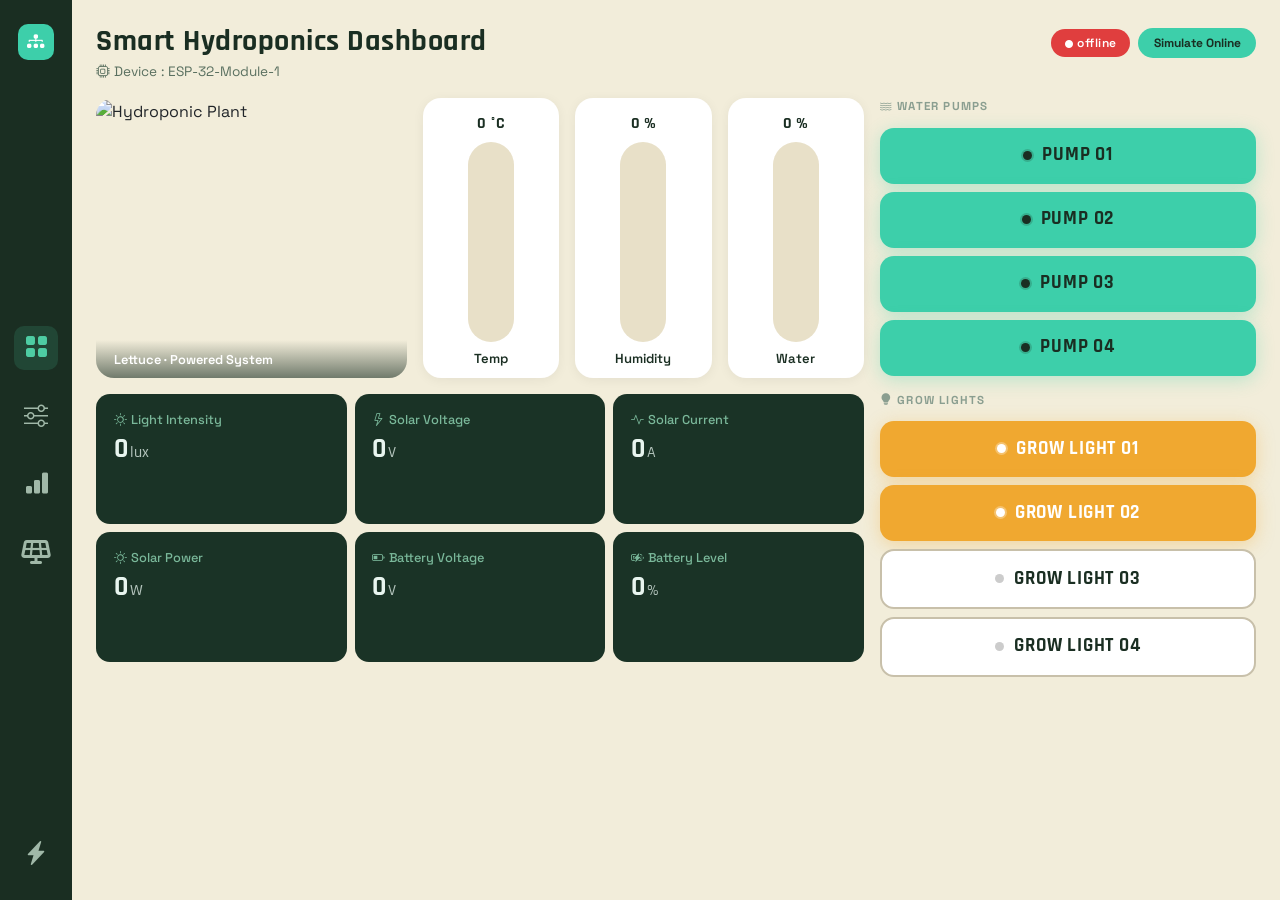
==== index.html @ 5f90b8fd "Add files via upload" ====
<!DOCTYPE html>
<html lang="en">
<head>
  <meta charset="UTF-8" />
  <meta name="viewport" content="width=device-width, initial-scale=1.0" />
  <title>Smart Hydroponics Dashboard</title>

  <!-- Bootstrap 5 -->
  <link href="https://cdn.jsdelivr.net/npm/bootstrap@5.3.3/dist/css/bootstrap.min.css" rel="stylesheet" />

  <!-- Bootstrap Icons -->
  <link href="https://cdn.jsdelivr.net/npm/bootstrap-icons@1.11.3/font/bootstrap-icons.css" rel="stylesheet" />

  <!-- Font Awesome -->
  <link href="https://cdnjs.cloudflare.com/ajax/libs/font-awesome/6.4.0/css/all.min.css" rel="stylesheet" />

  <!-- Google Fonts -->
  <link href="https://fonts.googleapis.com/css2?family=Space+Grotesk:wght@400;600;700&family=Rajdhani:wght@500;600;700&display=swap" rel="stylesheet" />


  <link rel="stylesheet" href="style.css">
</head>
<body>

<!-- ═══════════════ SIDEBAR ═══════════════ -->
<nav id="sidebar">
    <div class="side-ber-logo">
        <div class="sidebar-logo"><i class="bi bi-diagram-3-fill"></i></div>
    </div>
    <div class="navigations">
        <div class="sidebar-icon active" title="Dashboard"><i class="bi bi-grid-fill"></i></div>
        <div class="sidebar-icon" title="Settings"><i class="bi bi-sliders"></i></div>
        <div class="sidebar-icon" title="Analytics"><i class="bi bi-bar-chart-fill"></i></div>
        <div class="sidebar-icon" title="Solar"><i class="fa-solid fa-solar-panel"></i></div>
    </div>
    <div class="power-logo">
        <div class="sidebar-icon mt-auto" title="Solar"><i class="bi bi-lightning-charge-fill"></i></div>
    </div>
</nav>

<!-- ═══════════════ MAIN ═══════════════ -->
<div id="main">

  <!-- Header -->
  <div class="d-flex align-items-start justify-content-between mb-3">
    <div>
      <h1 class="dash-title">Smart Hydroponics Dashboard</h1>
      <p class="dash-device mb-0"><i class="bi bi-cpu me-1"></i>Device : ESP-32-Module-1</p>
    </div>
    <div class="d-flex align-items-center gap-2 mt-1">
      <span class="badge-offline" id="statusBadge">
        <i class="bi bi-circle-fill me-1" style="font-size:.5rem;vertical-align:middle;"></i>offline
      </span>
      <button class="btn btn-sm" id="toggleBtn"
        style="background:var(--teal);color:var(--text-main);font-size:.75rem;font-weight:700;border-radius:20px;padding:.3rem .9rem;">
        Simulate Online
      </button>
    </div>
  </div>

  <!-- Body Row -->
  <div class="row g-3">

    <!-- ── LEFT COLUMN (plant + gauges + sensors) ── -->
    <div class="col-12 col-xl-8">

      <!-- Plant + Gauges Row -->
      <div class="row g-3 mb-3">

        <!-- Plant Image -->
        <div class="col-12 col-md-5">
          <div class="plant-card">
            <img src="/image_data/Leaffy_Greens/lettuce.png"
                 alt="Hydroponic Plant" />
            <div class="plant-card-overlay">
              <i class="bi bi-leaf-fill me-1"></i> Lettuce · Powered System
            </div>
          </div>
        </div>

        <!-- Gauges -->
        <div class="col-12 col-md-7">
          <div class="row g-3 h-100">
            <!-- Temperature -->
            <div class="col-4">
              <div class="gauge-card">
                <span class="gauge-value" id="tempVal">0 °C</span>
                <div class="gauge-track">
                  <div class="gauge-fill" id="tempFill" style="height:0%; background: linear-gradient(to top,#3dcfaa,#7be8cc);"></div>
                </div>
                <span class="gauge-label">Temp</span>
              </div>
            </div>
            <!-- Humidity -->
            <div class="col-4">
              <div class="gauge-card">
                <span class="gauge-value" id="humidVal">0 %</span>
                <div class="gauge-track">
                  <div class="gauge-fill" id="humidFill" style="height:0%; background: linear-gradient(to top,#4a9fd4,#7ed4f4);"></div>
                </div>
                <span class="gauge-label">Humidity</span>
              </div>
            </div>
            <!-- Water Level -->
            <div class="col-4">
              <div class="gauge-card">
                <span class="gauge-value" id="waterVal">0 %</span>
                <div class="gauge-track">
                  <div class="gauge-fill" id="waterFill" style="height:0%; background: linear-gradient(to top,#3da8cf,#7bd4ee);"></div>
                </div>
                <span class="gauge-label">Water</span>
              </div>
            </div>
          </div>
        </div>

      </div><!-- /plant+gauges row -->

      <!-- Sensor Cards -->
      <div class="row g-2">
        <div class="col-4">
          <div class="sensor-card">
            <div class="s-label"><i class="bi bi-brightness-high me-1"></i>Light Intensity</div>
            <div class="s-value"><span id="luxVal">0</span><span class="s-unit">lux</span></div>
          </div>
        </div>
        <div class="col-4">
          <div class="sensor-card">
            <div class="s-label"><i class="bi bi-lightning me-1"></i>Solar Voltage</div>
            <div class="s-value"><span id="solarVolt">0</span><span class="s-unit">V</span></div>
          </div>
        </div>
        <div class="col-4">
          <div class="sensor-card">
            <div class="s-label"><i class="bi bi-activity me-1"></i>Solar Current</div>
            <div class="s-value"><span id="solarCurr">0</span><span class="s-unit">A</span></div>
          </div>
        </div>
        <div class="col-4">
          <div class="sensor-card">
            <div class="s-label"><i class="bi bi-sun me-1"></i>Solar Power</div>
            <div class="s-value"><span id="solarPow">0</span><span class="s-unit">W</span></div>
          </div>
        </div>
        <div class="col-4">
          <div class="sensor-card">
            <div class="s-label"><i class="bi bi-battery-half me-1"></i>Battery Voltage</div>
            <div class="s-value"><span id="battVolt">0</span><span class="s-unit">V</span></div>
          </div>
        </div>
        <div class="col-4">
          <div class="sensor-card">
            <div class="s-label"><i class="bi bi-battery-charging me-1"></i>Battery Level</div>
            <div class="s-value"><span id="battPct">0</span><span class="s-unit">%</span></div>
          </div>
        </div>
      </div><!-- /sensor cards -->

    </div><!-- /left column -->

    <!-- ── RIGHT COLUMN (pump & light controls) ── -->
    <div class="col-12 col-xl-4">
      <div class="d-flex flex-column gap-2">

        <p class="section-label mb-1"><i class="bi bi-water me-1"></i>Water Pumps</p>

        <button class="ctrl-btn pump" id="pump1" onclick="toggleCtrl(this,'pump')">
          <span class="status-dot on" id="pump1-dot"></span> PUMP 01
        </button>
        <button class="ctrl-btn pump" id="pump2" onclick="toggleCtrl(this,'pump')">
          <span class="status-dot on" id="pump2-dot"></span> PUMP 02
        </button>
        <button class="ctrl-btn pump" id="pump3" onclick="toggleCtrl(this,'pump')">
          <span class="status-dot on" id="pump3-dot"></span> PUMP 03
        </button>
        <button class="ctrl-btn pump" id="pump4" onclick="toggleCtrl(this,'pump')">
          <span class="status-dot on" id="pump4-dot"></span> PUMP 04
        </button>

        <p class="section-label mb-1 mt-2"><i class="bi bi-lightbulb-fill me-1"></i>Grow Lights</p>

        <button class="ctrl-btn light-on" id="light1" onclick="toggleCtrl(this,'light')">
          <span class="status-dot amber"></span> GROW LIGHT 01
        </button>
        <button class="ctrl-btn light-on" id="light2" onclick="toggleCtrl(this,'light')">
          <span class="status-dot amber"></span> GROW LIGHT 02
        </button>
        <button class="ctrl-btn light-off" id="light3" onclick="toggleCtrl(this,'light')">
          <span class="status-dot off"></span> GROW LIGHT 03
        </button>
        <button class="ctrl-btn light-off" id="light4" onclick="toggleCtrl(this,'light')">
          <span class="status-dot off"></span> GROW LIGHT 04
        </button>

      </div>
    </div><!-- /right column -->

  </div><!-- /body row -->
</div><!-- /main -->

<script src="https://cdn.jsdelivr.net/npm/bootstrap@5.3.3/dist/js/bootstrap.bundle.min.js"></script>
<script>
  // ── Toggle pump / light buttons ──
  function toggleCtrl(btn, type) {
    const dot = btn.querySelector('.status-dot');
    if (type === 'pump') {
      if (btn.classList.contains('off')) {
        btn.classList.remove('off');
        dot.classList.replace('off','on');
      } else {
        btn.classList.add('off');
        dot.classList.replace('on','off');
      }
    } else {
      if (btn.classList.contains('light-on')) {
        btn.classList.replace('light-on','light-off');
        dot.className = 'status-dot off';
      } else {
        btn.classList.replace('light-off','light-on');
        dot.className = 'status-dot amber';
      }
    }
  }

  // ── Simulate Online / Offline ──
  let isOnline = false;
  let simInterval = null;

  document.getElementById('toggleBtn').addEventListener('click', function () {
    isOnline = !isOnline;
    const badge = document.getElementById('statusBadge');
    if (isOnline) {
      badge.className = 'badge-online';
      badge.innerHTML = '<i class="bi bi-circle-fill me-1" style="font-size:.5rem;vertical-align:middle;"></i>online';
      this.textContent = 'Go Offline';
      startSimulation();
    } else {
      badge.className = 'badge-offline';
      badge.innerHTML = '<i class="bi bi-circle-fill me-1" style="font-size:.5rem;vertical-align:middle;"></i>offline';
      this.textContent = 'Simulate Online';
      stopSimulation();
    }
  });

  function rnd(min, max, dec = 1) {
    return +(Math.random() * (max - min) + min).toFixed(dec);
  }

  function updateGauge(fillId, valId, value, max, unit) {
    const pct = Math.min(100, (value / max) * 100);
    document.getElementById(fillId).style.height = pct + '%';
    document.getElementById(valId).textContent = value + ' ' + unit;
  }

  function startSimulation() {
    updateAll();
    simInterval = setInterval(updateAll, 2500);
  }

  function stopSimulation() {
    clearInterval(simInterval);
    // Zero out gauges
    ['tempFill','humidFill','waterFill'].forEach(id =>
      document.getElementById(id).style.height = '%');
    ['tempVal','humidVal','waterVal'].forEach((id, i) =>
      document.getElementById(id).textContent = '0 ' + ['°C','%','%'][i]);
    ['luxVal','solarVolt','solarCurr','solarPow','battVolt','battPct'].forEach(id =>
      document.getElementById(id).textContent = '0');
  }

  function updateAll() {
    const temp  = rnd(20, 35);
    const humid = rnd(40, 90);
    const water = rnd(30, 95);

    updateGauge('tempFill',  'tempVal',  temp,  50, '°C');
    updateGauge('humidFill', 'humidVal', humid, 100, '%');
    updateGauge('waterFill', 'waterVal', water, 100, '%');

    document.getElementById('luxVal').textContent    = rnd(3000, 9000, 0);
    document.getElementById('solarVolt').textContent = rnd(11, 14.5);
    document.getElementById('solarCurr').textContent = rnd(0.5, 5.5);
    document.getElementById('solarPow').textContent  = rnd(5, 75);
    document.getElementById('battVolt').textContent  = rnd(11.5, 13.2);
    document.getElementById('battPct').textContent   = rnd(40, 98, 0);
  }
</script>
</body>
</html>
---- style.css ----
:root {
      --bg-cream:        #f2edda;
      --sidebar-bg:      #1a2e22;
      --sidebar-icon:    #a0b8a8;
      --sidebar-active:  #4ecca3;
      --card-dark:       #1a3326;
      --card-dark-text:  #e8f5ef;
      --card-dark-sub:   #7ab89a;
      --teal:            #3dcfaa;
      --teal-hover:      #2eb898;
      --orange:          #f0a830;
      --orange-hover:    #d9922a;
      --btn-off-bg:      #ffffff;
      --btn-off-border:  #c8c0aa;
      --text-main:       #1a2e22;
      --gauge-bg:        #e8e0c8;
      --gauge-fill:      #3dcfaa;
    }

    * { box-sizing: border-box; }

    body {
      font-family: 'Space Grotesk', sans-serif;
      background-color: var(--bg-cream);
      min-height: 100vh;
      margin: 0;
      overflow-x: hidden;
    }

    /* ── SIDEBAR ── */
    #sidebar {
      width: 72px;
      min-height: 100vh;
      background: var(--sidebar-bg);
      display: flex;
      justify-content: space-between;
      flex-direction: column;
      align-items: center;
      padding: 1.5rem 0;
      gap: 1.8rem;
      position: fixed;
      top: 0; left: 0;
      z-index: 100;
    }

    .sidebar-icon {
      color: var(--sidebar-icon);
      font-size: 1.5rem;
      cursor: pointer;
      padding: 0.5rem;
      border-radius: 10px;
      transition: all .25s;
      display: flex;
      align-items: center;
      justify-content: center;
      width: 44px; height: 44px;
    }
    .sidebar-icon:hover,
    .sidebar-icon.active {
      color: var(--sidebar-active);
      background: rgba(77,204,163,.15);
    }
    .sidebar-logo {
      width: 36px; height: 36px;
      background: var(--teal);
      border-radius: 10px;
      display: flex; align-items: center; justify-content: center;
      color: #fff;
      font-size: 1.1rem;
      font-weight: 700;
      margin-bottom: .5rem;
    }

    /* navigations */
    .navigations {
      display: flex;
      flex-direction: column;
      gap: 1.5rem;
    }

    /* ── MAIN WRAPPER ── */
    #main {
      margin-left: 72px;
      padding: 1.5rem 1.5rem 2rem 1.5rem;
      min-height: 100vh;
    }

    /* ── HEADER ── */
    .dash-title {
      font-family: 'Rajdhani', sans-serif;
      font-size: 1.9rem;
      font-weight: 700;
      color: var(--text-main);
      letter-spacing: .5px;
      margin-bottom: 0;
    }
    .dash-device {
      font-size: .85rem;
      color: #5a7060;
      margin-top: .1rem;
    }
    .badge-offline {
      background: #e03e3e;
      color: #fff;
      font-size: .75rem;
      font-weight: 600;
      border-radius: 20px;
      padding: .3rem .85rem;
      letter-spacing: .5px;
    }
    .badge-online {
      background: #3dcfaa;
      color: #fff;
      font-size: .75rem;
      font-weight: 600;
      border-radius: 20px;
      padding: .3rem .85rem;
      letter-spacing: .5px;
    }

    /* ── PLANT IMAGE CARD ── */
    .plant-card {
      border-radius: 18px;
      overflow: hidden;
      height: 280px;
      position: relative;
    }
    .plant-card img {
      width: 100%;
      height: 100%;
      object-fit: cover;
    }
    .plant-card-overlay {
      position: absolute;
      bottom: 0; left: 0; right: 0;
      background: linear-gradient(transparent, rgba(26,46,34,.6));
      padding: .6rem .9rem;
      color: #fff;
      font-size: .8rem;
      font-weight: 600;
    }

    /* ── GAUGE BARS ── */
    .gauge-card {
      background: #fff;
      border-radius: 18px;
      height: 280px;
      display: flex;
      flex-direction: column;
      align-items: center;
      justify-content: flex-end;
      padding: 1rem .6rem .8rem;
      position: relative;
      box-shadow: 0 2px 12px rgba(0,0,0,.06);
      overflow: hidden;
    }
    .gauge-track {
      position: absolute;
      bottom: 36px;
      left: 50%;
      transform: translateX(-50%);
      width: 46px;
      height: 200px;
      background: var(--gauge-bg);
      border-radius: 30px;
      overflow: hidden;
      display: flex;
      flex-direction: column;
      justify-content: flex-end;
    }
    .gauge-fill {
      width: 100%;
      background: linear-gradient(to top, var(--teal), #7be8cc);
      border-radius: 30px;
      transition: height .8s cubic-bezier(.4,0,.2,1);
    }
    .gauge-label {
      position: absolute;
      bottom: 10px;
      font-size: .82rem;
      font-weight: 600;
      color: var(--text-main);
    }
    .gauge-value {
      position: absolute;
      top: 14px;
      font-size: 1rem;
      font-weight: 700;
      color: var(--text-main);
      font-family: 'Rajdhani', sans-serif;
    }

    /* ── SENSOR CARDS ── */
    .sensor-card {
      background: var(--card-dark);
      border-radius: 14px;
      padding: 1rem 1.1rem;
      color: var(--card-dark-text);
      height: 130px;
    }
    .sensor-card .s-label {
      font-size: .8rem;
      color: var(--card-dark-sub);
      margin-bottom: .4rem;
      font-weight: 500;
    }
    .sensor-card .s-value {
      font-family: 'Rajdhani', sans-serif;
      font-size: 1.7rem;
      font-weight: 700;
      line-height: 1;
    }
    .sensor-card .s-unit {
      font-size: 1rem;
      font-weight: 500;
      opacity: .75;
      margin-left: 2px;
    }

    /* ── CONTROL BUTTONS ── */
    .ctrl-btn {
      border-radius: 14px;
      font-family: 'Rajdhani', sans-serif;
      font-size: 1.2rem;
      font-weight: 700;
      letter-spacing: .8px;
      padding: .85rem 1rem;
      border: none;
      cursor: pointer;
      transition: all .2s;
      width: 100%;
      display: flex;
      align-items: center;
      justify-content: center;
      gap: .5rem;
      text-transform: uppercase;
    }
    .ctrl-btn.pump {
      background: var(--teal);
      color: var(--text-main);
      box-shadow: 0 4px 18px rgba(61,207,170,.3);
    }
    .ctrl-btn.pump:hover, .ctrl-btn.pump.active {
      background: var(--teal-hover);
      transform: translateY(-1px);
      box-shadow: 0 6px 22px rgba(61,207,170,.45);
    }
    .ctrl-btn.pump.off {
      background: #c8e8df;
      color: #4a7066;
      box-shadow: none;
    }
    .ctrl-btn.light-on {
      background: var(--orange);
      color: #fff;
      box-shadow: 0 4px 18px rgba(240,168,48,.35);
    }
    .ctrl-btn.light-on:hover {
      background: var(--orange-hover);
      transform: translateY(-1px);
    }
    .ctrl-btn.light-off {
      background: var(--btn-off-bg);
      color: var(--text-main);
      border: 2px solid var(--btn-off-border);
      box-shadow: none;
    }
    .ctrl-btn.light-off:hover {
      background: #f8f3e8;
      border-color: #a89f88;
    }

    /* ── STATUS DOT ── */
    .status-dot {
      width: 9px; height: 9px;
      border-radius: 50%;
      display: inline-block;
      margin-right: 2px;
    }
    .status-dot.on  { background: #1a2e22; box-shadow: 0 0 0 2px rgba(26,46,34,.2); }
    .status-dot.off { background: #ccc; }
    .status-dot.amber { background: #fff; box-shadow: 0 0 0 2px rgba(255,255,255,.3); }

    /* ── SECTION LABEL ── */
    .section-label {
      font-size: .72rem;
      font-weight: 700;
      text-transform: uppercase;
      letter-spacing: 1.2px;
      color: #8a9e90;
      margin-bottom: .5rem;
    }

    /* ── RESPONSIVE ── */
    @media (max-width: 768px) {
      #sidebar { width: 56px; }
      #main { margin-left: 56px; padding: 1rem; }
    }
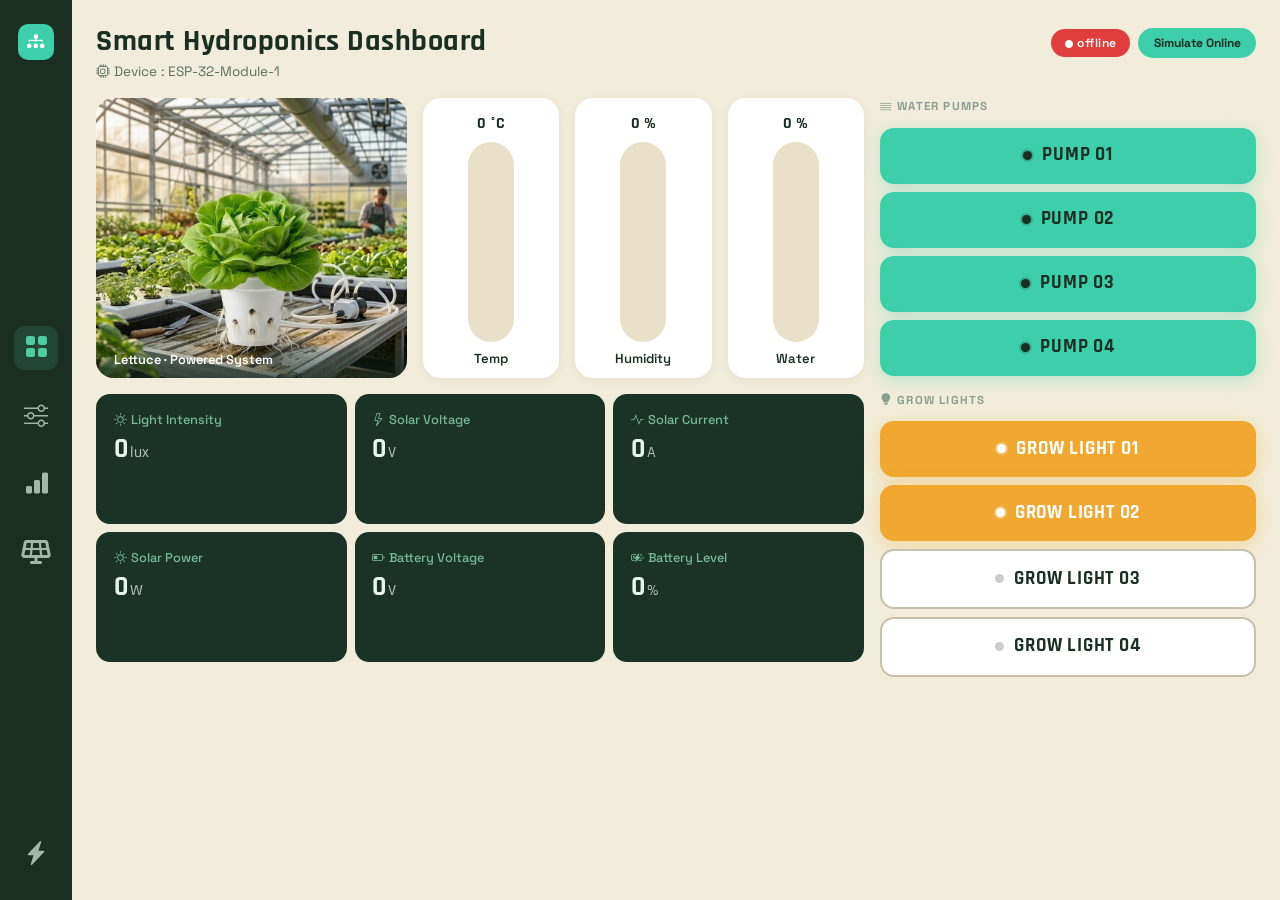
==== commit 021e8076: "Fix HTML encoding issues in index.html" ====
--- a/index.html
+++ b/index.html
@@ -70,7 +70,7 @@
         <!-- Plant Image -->
         <div class="col-12 col-md-5">
           <div class="plant-card">
-            <img src="/image_data/Leaffy_Greens/lettuce.png"
+            <img src="image_data/Leaffy_Greens/lettuce.png"
                  alt="Hydroponic Plant" />
             <div class="plant-card-overlay">
               <i class="bi bi-leaf-fill me-1"></i> Lettuce · Powered System
@@ -286,4 +286,4 @@
   }
 </script>
 </body>
-</html>+</html>
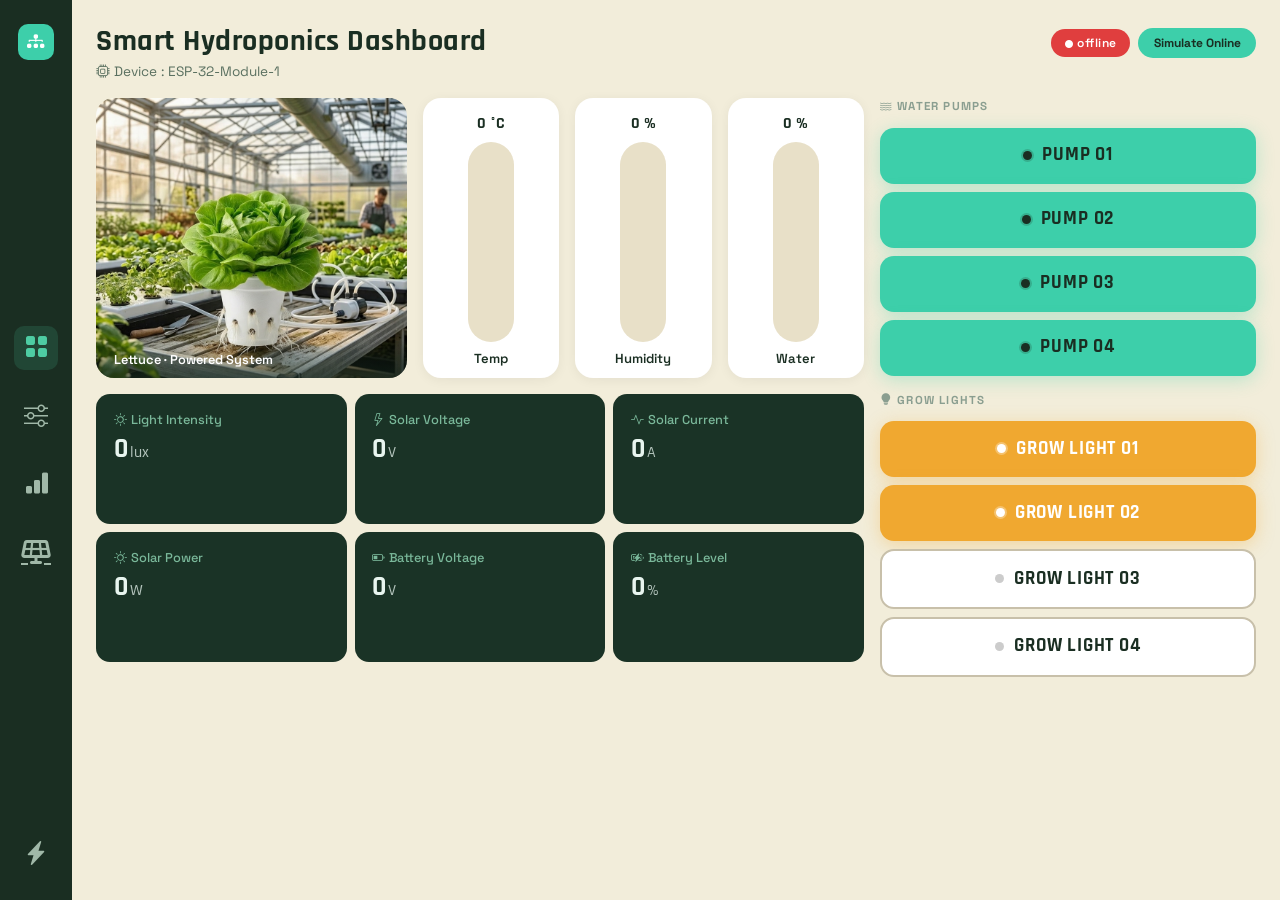
==== commit 95a26914: "settings added" ====
--- a/index.html
+++ b/index.html
@@ -17,8 +17,8 @@
   <!-- Google Fonts -->
   <link href="https://fonts.googleapis.com/css2?family=Space+Grotesk:wght@400;600;700&family=Rajdhani:wght@500;600;700&display=swap" rel="stylesheet" />
 
-
-  <link rel="stylesheet" href="style.css">
+  <!-- design -->
+  <link rel="stylesheet" href="asset/style/style.css">
 </head>
 <body>
 
@@ -28,10 +28,10 @@
         <div class="sidebar-logo"><i class="bi bi-diagram-3-fill"></i></div>
     </div>
     <div class="navigations">
-        <div class="sidebar-icon active" title="Dashboard"><i class="bi bi-grid-fill"></i></div>
-        <div class="sidebar-icon" title="Settings"><i class="bi bi-sliders"></i></div>
-        <div class="sidebar-icon" title="Analytics"><i class="bi bi-bar-chart-fill"></i></div>
-        <div class="sidebar-icon" title="Solar"><i class="fa-solid fa-solar-panel"></i></div>
+        <a href="index.html" class="sidebar-icon active" title="Dashboard"><i class="bi bi-grid-fill"></i></a>
+        <a href="settings.html" class="sidebar-icon" title="Settings"><i class="bi bi-sliders"></i></a>
+        <a href="analytics.html" class="sidebar-icon" title="Analytics"><i class="bi bi-bar-chart-fill"></i></a>
+        <a href="solar.html" class="sidebar-icon" title="Solar"><i class="fa-solid fa-solar-panel"></i></a>
     </div>
     <div class="power-logo">
         <div class="sidebar-icon mt-auto" title="Solar"><i class="bi bi-lightning-charge-fill"></i></div>
@@ -39,8 +39,7 @@
 </nav>
 
 <!-- ═══════════════ MAIN ═══════════════ -->
-<div id="main">
-
+<div class="main">
   <!-- Header -->
   <div class="d-flex align-items-start justify-content-between mb-3">
     <div>
@@ -70,7 +69,7 @@
         <!-- Plant Image -->
         <div class="col-12 col-md-5">
           <div class="plant-card">
-            <img src="image_data/Leaffy_Greens/lettuce.png"
+            <img src="/asset/image_data/Leaffy_Greens/lettuce.png"
                  alt="Hydroponic Plant" />
             <div class="plant-card-overlay">
               <i class="bi bi-leaf-fill me-1"></i> Lettuce · Powered System
@@ -286,4 +285,4 @@
   }
 </script>
 </body>
-</html>
+</html>
--- a/asset/style/style.css
+++ b/asset/style/style.css
@@ -0,0 +1,459 @@
+    :root {
+      --bg-cream:        #f2edda;
+      --sidebar-bg:      #1a2e22;
+      --sidebar-icon:    #a0b8a8;
+      --sidebar-active:  #4ecca3;
+      --card-dark:       #1a3326;
+      --card-dark-text:  #e8f5ef;
+      --card-dark-sub:   #7ab89a;
+      --teal:            #3dcfaa;
+      --teal-hover:      #2eb898;
+      --orange:          #f0a830;
+      --orange-hover:    #d9922a;
+      --btn-off-bg:      #ffffff;
+      --btn-off-border:  #c8c0aa;
+      --text-main:       #1a2e22;
+      --gauge-bg:        #e8e0c8;
+      --gauge-fill:      #3dcfaa; 
+
+      --active-header: #5DCAA5
+    }
+
+    * { box-sizing: border-box; }
+
+    body {
+      font-family: 'Space Grotesk', sans-serif;
+      background-color: var(--bg-cream);
+      min-height: 100vh;
+      margin: 0;
+      overflow-x: hidden;
+    }
+
+    /* Font Families */
+    .font-arial-semibold{
+      font-family: arial;
+      font-weight: 700;
+    }
+
+    .font-digital-indicator{
+      font-family: 'michroma', sans-serif;
+    }
+
+    /* Active background */
+    .active-bg{
+      background-color: var(--active-header);
+    }
+
+    /* ── SIDEBAR ── */
+    #sidebar {
+      width: 72px;
+      height: 100vh;
+      background: var(--sidebar-bg);
+      display: flex;
+      justify-content: space-between;
+      flex-direction: column;
+      align-items: center;
+      padding: 1.5rem 0;
+      gap: 1.8rem;
+      position: fixed;
+      top: 0; left: 0;
+      z-index: 100;
+    }
+
+    .sidebar-icon {
+      color: var(--sidebar-icon);
+      font-size: 1.5rem;
+      cursor: pointer;
+      padding: 0.5rem;
+      border-radius: 10px;
+      transition: all .25s;
+      display: flex;
+      align-items: center;
+      justify-content: center;
+      width: 44px; height: 44px;
+    }
+    .sidebar-icon:hover,
+    .sidebar-icon.active {
+      color: var(--sidebar-active);
+      background: rgba(77,204,163,.15);
+    }
+    .sidebar-logo {
+      width: 36px; height: 36px;
+      background: var(--teal);
+      border-radius: 10px;
+      display: flex; align-items: center; justify-content: center;
+      color: #fff;
+      font-size: 1.1rem;
+      font-weight: 700;
+      margin-bottom: .5rem;
+    }
+
+    /* navigations */
+    .navigations {
+      display: flex;
+      flex-direction: column;
+      gap: 1.5rem;
+    }
+
+    /* ── MAIN WRAPPER ── */
+    .main {
+      margin-left: 72px;
+      padding: 1.5rem 1.5rem 2rem 1.5rem;
+      min-height: 100vh;
+    }
+
+    /* ── HEADER ── */
+    .dash-title {
+      font-family: 'Rajdhani', sans-serif;
+      font-size: 1.9rem;
+      font-weight: 700;
+      color: var(--text-main);
+      letter-spacing: .5px;
+      margin-bottom: 0;
+    }
+    .dash-device {
+      font-size: .85rem;
+      color: #5a7060;
+      margin-top: .1rem;
+    }
+    .badge-offline {
+      background: #e03e3e;
+      color: #fff;
+      font-size: .75rem;
+      font-weight: 600;
+      border-radius: 20px;
+      padding: .3rem .85rem;
+      letter-spacing: .5px;
+    }
+    .badge-online {
+      background: #3dcfaa;
+      color: #fff;
+      font-size: .75rem;
+      font-weight: 600;
+      border-radius: 20px;
+      padding: .3rem .85rem;
+      letter-spacing: .5px;
+    }
+
+    /* ── PLANT IMAGE CARD ── */
+    .plant-card {
+      border-radius: 18px;
+      overflow: hidden;
+      height: 280px;
+      position: relative;
+    }
+    .plant-card img {
+      width: 100%;
+      height: 100%;
+      object-fit: cover;
+    }
+    .plant-card-overlay {
+      position: absolute;
+      bottom: 0; left: 0; right: 0;
+      background: linear-gradient(transparent, rgba(26,46,34,.6));
+      padding: .6rem .9rem;
+      color: #fff;
+      font-size: .8rem;
+      font-weight: 600;
+    }
+
+    /* ── GAUGE BARS ── */
+    .gauge-card {
+      background: #fff;
+      border-radius: 18px;
+      height: 280px;
+      display: flex;
+      flex-direction: column;
+      align-items: center;
+      justify-content: flex-end;
+      padding: 1rem .6rem .8rem;
+      position: relative;
+      box-shadow: 0 2px 12px rgba(0,0,0,.06);
+      overflow: hidden;
+    }
+    .gauge-track {
+      position: absolute;
+      bottom: 36px;
+      left: 50%;
+      transform: translateX(-50%);
+      width: 46px;
+      height: 200px;
+      background: var(--gauge-bg);
+      border-radius: 30px;
+      overflow: hidden;
+      display: flex;
+      flex-direction: column;
+      justify-content: flex-end;
+    }
+    .gauge-fill {
+      width: 100%;
+      background: linear-gradient(to top, var(--teal), #7be8cc);
+      border-radius: 30px;
+      transition: height .8s cubic-bezier(.4,0,.2,1);
+    }
+    .gauge-label {
+      position: absolute;
+      bottom: 10px;
+      font-size: .82rem;
+      font-weight: 600;
+      color: var(--text-main);
+    }
+    .gauge-value {
+      position: absolute;
+      top: 14px;
+      font-size: 1rem;
+      font-weight: 700;
+      color: var(--text-main);
+      font-family: 'Rajdhani', sans-serif;
+    }
+
+    /* ── SENSOR CARDS ── */
+    .sensor-card {
+      background: var(--card-dark);
+      border-radius: 14px;
+      padding: 1rem 1.1rem;
+      color: var(--card-dark-text);
+      height: 130px;
+    }
+    .sensor-card .s-label {
+      font-size: .8rem;
+      color: var(--card-dark-sub);
+      margin-bottom: .4rem;
+      font-weight: 500;
+    }
+    .sensor-card .s-value {
+      font-family: 'Rajdhani', sans-serif;
+      font-size: 1.7rem;
+      font-weight: 700;
+      line-height: 1;
+    }
+    .sensor-card .s-unit {
+      font-size: 1rem;
+      font-weight: 500;
+      opacity: .75;
+      margin-left: 2px;
+    }
+
+    /* ── CONTROL BUTTONS ── */
+    .ctrl-btn {
+      border-radius: 14px;
+      font-family: 'Rajdhani', sans-serif;
+      font-size: 1.2rem;
+      font-weight: 700;
+      letter-spacing: .8px;
+      padding: .85rem 1rem;
+      border: none;
+      cursor: pointer;
+      transition: all .2s;
+      width: 100%;
+      display: flex;
+      align-items: center;
+      justify-content: center;
+      gap: .5rem;
+      text-transform: uppercase;
+    }
+    .ctrl-btn.pump {
+      background: var(--teal);
+      color: var(--text-main);
+      box-shadow: 0 4px 18px rgba(61,207,170,.3);
+    }
+    .ctrl-btn.pump:hover, .ctrl-btn.pump.active {
+      background: var(--teal-hover);
+      transform: translateY(-1px);
+      box-shadow: 0 6px 22px rgba(61,207,170,.45);
+    }
+    .ctrl-btn.pump.off {
+      background: #c8e8df;
+      color: #4a7066;
+      box-shadow: none;
+    }
+    .ctrl-btn.light-on {
+      background: var(--orange);
+      color: #fff;
+      box-shadow: 0 4px 18px rgba(240,168,48,.35);
+    }
+    .ctrl-btn.light-on:hover {
+      background: var(--orange-hover);
+      transform: translateY(-1px);
+    }
+    .ctrl-btn.light-off {
+      background: var(--btn-off-bg);
+      color: var(--text-main);
+      border: 2px solid var(--btn-off-border);
+      box-shadow: none;
+    }
+    .ctrl-btn.light-off:hover {
+      background: #f8f3e8;
+      border-color: #a89f88;
+    }
+
+    /* ── STATUS DOT ── */
+    .status-dot {
+      width: 9px; height: 9px;
+      border-radius: 50%;
+      display: inline-block;
+      margin-right: 2px;
+    }
+    .status-dot.on  { background: #1a2e22; box-shadow: 0 0 0 2px rgba(26,46,34,.2); }
+    .status-dot.off { background: #ccc; }
+    .status-dot.amber { background: #fff; box-shadow: 0 0 0 2px rgba(255,255,255,.3); }
+
+    /* ── SECTION LABEL ── */
+    .section-label {
+      font-size: .72rem;
+      font-weight: 700;
+      text-transform: uppercase;
+      letter-spacing: 1.2px;
+      color: #8a9e90;
+      margin-bottom: .5rem;
+    }
+
+    /* ── RESPONSIVE ── */
+    @media (max-width: 768px) {
+      #sidebar { width: 56px; }
+      #main { margin-left: 56px; padding: 1rem; }
+    }
+
+/**********************************************************************************************************/
+/* settings design */
+
+/* edit page */
+#edit{
+  font-size: 30px;
+  cursor: pointer;
+}
+
+#edit-button{
+  position: relative;
+  top: -40px;
+  left: 95px;
+  cursor: pointer;
+}
+
+.border-250{
+  height: 250px;
+  width: 250px;
+}
+
+/* navigation settings effects */
+#navigation-settings a{
+  transition: 0.2s;
+}
+
+#navigation-settings a:hover{
+  background-color: var(--active-header);
+}
+
+/* --- setting pumps button --- */
+.pump-section {
+  display: flex;
+  align-items: center;
+  background: #fff;
+  border-left: 4px solid #e6c84a;
+  border-top: 1px solid #e0d9a0;
+  border-bottom: 1px solid #e0d9a0;
+  border-right: 1px solid #e0d9a0;
+  border-radius: 4px;
+  padding: 12px 16px;
+  gap: 12px;
+}
+ 
+.pump-label {
+  font-size: 0.78rem;
+  font-weight: 600;
+  color: #333;
+  white-space: nowrap;
+  writing-mode: horizontal-tb;
+  min-width: 55px;
+}
+ 
+.pump-card {
+  position: relative;
+  width: 80px;
+  height: 72px;
+  border: 1px solid #c8c8c8;
+  border-radius: 10px;
+  background: #fff;
+  display: flex;
+  align-items: center;
+  justify-content: center;
+  flex-shrink: 0;
+}
+ 
+.pump-card .edit-icon {
+  position: absolute;
+  top: 5px;
+  right: 6px;
+  font-size: 0.65rem;
+  color: #666;
+  cursor: pointer;
+}
+ 
+.pump-card .pump-text {
+  font-size: 0.8rem;
+  color: #333;
+  font-weight: 500;
+  text-align: center;
+  line-height: 1.3;
+}
+
+/* button scheduler */
+.button-scheduler{
+  display: flex;
+  align-items: center;
+}
+
+/**********************************************************************************************************/
+/* Editor Design */
+.schedule-header {
+  background-color: #fdfbe8;
+  border-left: 4px solid #1a1a2e;
+  padding: 10px 16px;
+}
+.schedule-header .title {
+      font-size: 1.5rem;
+      font-weight: 600;
+      color: #1a1a2e;
+    }
+    .badge-pill {
+      background-color: #e9e9e9;
+      color: #333;
+      font-size: 0.85rem;
+      font-weight: 500;
+      border-radius: 50px;
+      padding: 5px 12px;
+      cursor: pointer;
+    }
+    .badge-pill:hover { background-color: #ddd; }
+    .editor-panel {
+      display: none;
+      background: #fff;
+      border: 1px solid #ddd;
+      border-radius: 10px;
+      padding: 16px;
+      margin-top: 10px;
+    }
+    .editor-panel.open { display: block; }
+
+/**********************************************************************************************************/
+/* alert UI design */
+.alert-main-container{
+  display: grid;
+  grid-template-columns: 1fr 1fr;
+  grid-template-rows: repeat();
+
+  grid-template-areas: 
+    "temp water"
+    "battery 123"
+  ;  
+  }
+
+#temperature{
+  grid-area: temp;
+}
+#water-levels{
+  grid-area: water;
+}
+#battery-status{
+  grid-area: battery;
+}
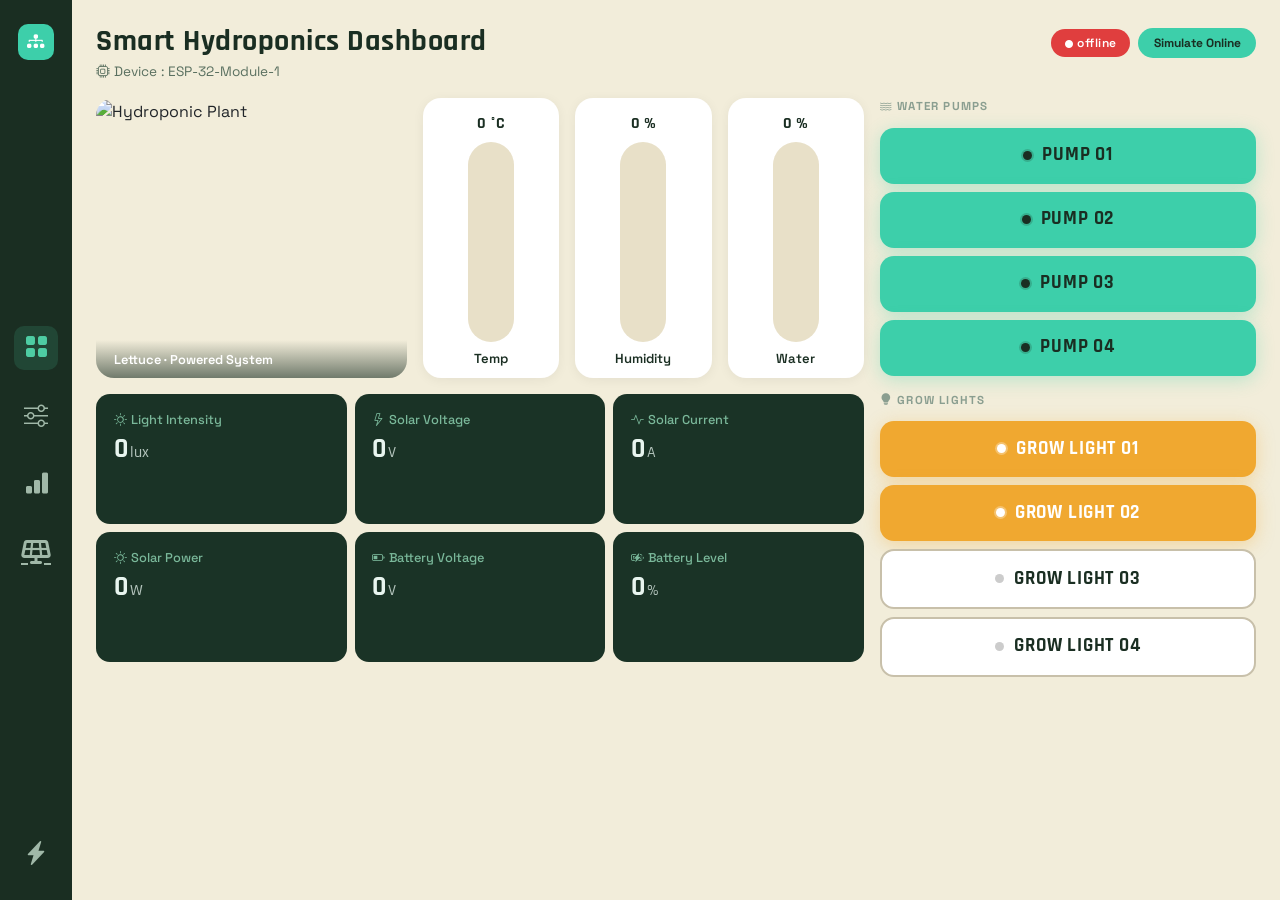
==== commit b342671b: "Fix HTML encoding issues in index.html" ====
--- a/index.html
+++ b/index.html
@@ -69,7 +69,7 @@
         <!-- Plant Image -->
         <div class="col-12 col-md-5">
           <div class="plant-card">
-            <img src="/asset/image_data/Leaffy_Greens/lettuce.png"
+            <img src="SolarHydroponicSystem.app/asset/image_data/Leaffy_Greens/lettuce.png"
                  alt="Hydroponic Plant" />
             <div class="plant-card-overlay">
               <i class="bi bi-leaf-fill me-1"></i> Lettuce · Powered System
@@ -285,4 +285,4 @@
   }
 </script>
 </body>
-</html>+</html>
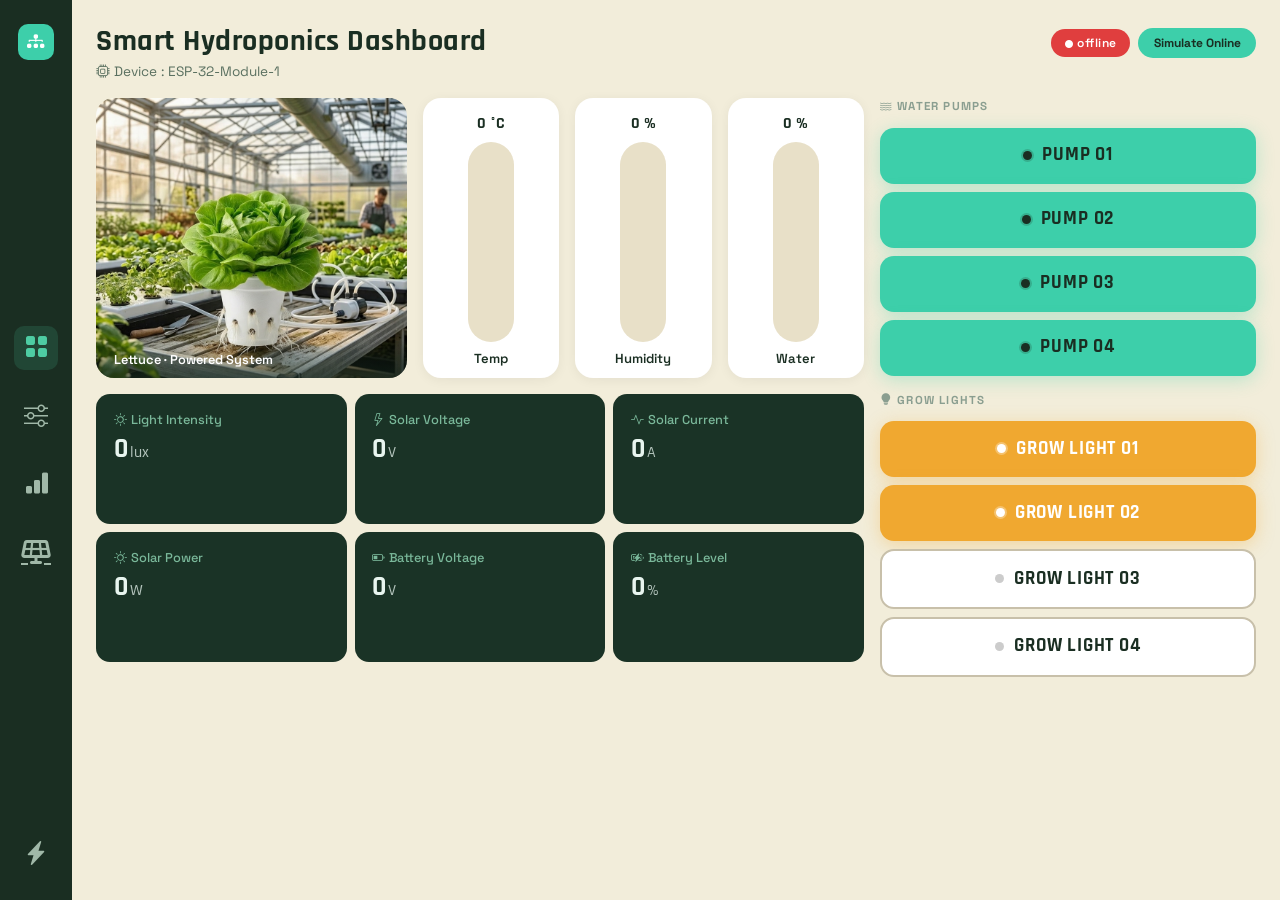
==== commit fbb740a9: "Complete UI Complete UI but the need to create a functionality" ====
--- a/index.html
+++ b/index.html
@@ -69,7 +69,7 @@
         <!-- Plant Image -->
         <div class="col-12 col-md-5">
           <div class="plant-card">
-            <img src="SolarHydroponicSystem.app/asset/image_data/Leaffy_Greens/lettuce.png"
+            <img src="/asset/image_data/Leaffy_Greens/lettuce.png"
                  alt="Hydroponic Plant" />
             <div class="plant-card-overlay">
               <i class="bi bi-leaf-fill me-1"></i> Lettuce · Powered System
@@ -285,4 +285,4 @@
   }
 </script>
 </body>
-</html>
+</html>
--- a/asset/style/style.css
+++ b/asset/style/style.css
@@ -1,350 +1,437 @@
-    :root {
-      --bg-cream:        #f2edda;
-      --sidebar-bg:      #1a2e22;
-      --sidebar-icon:    #a0b8a8;
-      --sidebar-active:  #4ecca3;
-      --card-dark:       #1a3326;
-      --card-dark-text:  #e8f5ef;
-      --card-dark-sub:   #7ab89a;
-      --teal:            #3dcfaa;
-      --teal-hover:      #2eb898;
-      --orange:          #f0a830;
-      --orange-hover:    #d9922a;
-      --btn-off-bg:      #ffffff;
-      --btn-off-border:  #c8c0aa;
-      --text-main:       #1a2e22;
-      --gauge-bg:        #e8e0c8;
-      --gauge-fill:      #3dcfaa; 
-
-      --active-header: #5DCAA5
-    }
-
-    * { box-sizing: border-box; }
-
-    body {
-      font-family: 'Space Grotesk', sans-serif;
-      background-color: var(--bg-cream);
-      min-height: 100vh;
-      margin: 0;
-      overflow-x: hidden;
-    }
-
-    /* Font Families */
-    .font-arial-semibold{
-      font-family: arial;
-      font-weight: 700;
-    }
-
-    .font-digital-indicator{
-      font-family: 'michroma', sans-serif;
-    }
-
-    /* Active background */
-    .active-bg{
-      background-color: var(--active-header);
-    }
-
-    /* ── SIDEBAR ── */
-    #sidebar {
-      width: 72px;
-      height: 100vh;
-      background: var(--sidebar-bg);
-      display: flex;
-      justify-content: space-between;
-      flex-direction: column;
-      align-items: center;
-      padding: 1.5rem 0;
-      gap: 1.8rem;
-      position: fixed;
-      top: 0; left: 0;
-      z-index: 100;
-    }
-
-    .sidebar-icon {
-      color: var(--sidebar-icon);
-      font-size: 1.5rem;
-      cursor: pointer;
-      padding: 0.5rem;
-      border-radius: 10px;
-      transition: all .25s;
-      display: flex;
-      align-items: center;
-      justify-content: center;
-      width: 44px; height: 44px;
-    }
-    .sidebar-icon:hover,
-    .sidebar-icon.active {
-      color: var(--sidebar-active);
-      background: rgba(77,204,163,.15);
-    }
-    .sidebar-logo {
-      width: 36px; height: 36px;
-      background: var(--teal);
-      border-radius: 10px;
-      display: flex; align-items: center; justify-content: center;
-      color: #fff;
-      font-size: 1.1rem;
-      font-weight: 700;
-      margin-bottom: .5rem;
-    }
-
-    /* navigations */
-    .navigations {
-      display: flex;
-      flex-direction: column;
-      gap: 1.5rem;
-    }
-
-    /* ── MAIN WRAPPER ── */
-    .main {
-      margin-left: 72px;
-      padding: 1.5rem 1.5rem 2rem 1.5rem;
-      min-height: 100vh;
-    }
-
-    /* ── HEADER ── */
-    .dash-title {
-      font-family: 'Rajdhani', sans-serif;
-      font-size: 1.9rem;
-      font-weight: 700;
-      color: var(--text-main);
-      letter-spacing: .5px;
-      margin-bottom: 0;
-    }
-    .dash-device {
-      font-size: .85rem;
-      color: #5a7060;
-      margin-top: .1rem;
-    }
-    .badge-offline {
-      background: #e03e3e;
-      color: #fff;
-      font-size: .75rem;
-      font-weight: 600;
-      border-radius: 20px;
-      padding: .3rem .85rem;
-      letter-spacing: .5px;
-    }
-    .badge-online {
-      background: #3dcfaa;
-      color: #fff;
-      font-size: .75rem;
-      font-weight: 600;
-      border-radius: 20px;
-      padding: .3rem .85rem;
-      letter-spacing: .5px;
-    }
-
-    /* ── PLANT IMAGE CARD ── */
-    .plant-card {
-      border-radius: 18px;
-      overflow: hidden;
-      height: 280px;
-      position: relative;
-    }
-    .plant-card img {
-      width: 100%;
-      height: 100%;
-      object-fit: cover;
-    }
-    .plant-card-overlay {
-      position: absolute;
-      bottom: 0; left: 0; right: 0;
-      background: linear-gradient(transparent, rgba(26,46,34,.6));
-      padding: .6rem .9rem;
-      color: #fff;
-      font-size: .8rem;
-      font-weight: 600;
-    }
-
-    /* ── GAUGE BARS ── */
-    .gauge-card {
-      background: #fff;
-      border-radius: 18px;
-      height: 280px;
-      display: flex;
-      flex-direction: column;
-      align-items: center;
-      justify-content: flex-end;
-      padding: 1rem .6rem .8rem;
-      position: relative;
-      box-shadow: 0 2px 12px rgba(0,0,0,.06);
-      overflow: hidden;
-    }
-    .gauge-track {
-      position: absolute;
-      bottom: 36px;
-      left: 50%;
-      transform: translateX(-50%);
-      width: 46px;
-      height: 200px;
-      background: var(--gauge-bg);
-      border-radius: 30px;
-      overflow: hidden;
-      display: flex;
-      flex-direction: column;
-      justify-content: flex-end;
-    }
-    .gauge-fill {
-      width: 100%;
-      background: linear-gradient(to top, var(--teal), #7be8cc);
-      border-radius: 30px;
-      transition: height .8s cubic-bezier(.4,0,.2,1);
-    }
-    .gauge-label {
-      position: absolute;
-      bottom: 10px;
-      font-size: .82rem;
-      font-weight: 600;
-      color: var(--text-main);
-    }
-    .gauge-value {
-      position: absolute;
-      top: 14px;
-      font-size: 1rem;
-      font-weight: 700;
-      color: var(--text-main);
-      font-family: 'Rajdhani', sans-serif;
-    }
-
-    /* ── SENSOR CARDS ── */
-    .sensor-card {
-      background: var(--card-dark);
-      border-radius: 14px;
-      padding: 1rem 1.1rem;
-      color: var(--card-dark-text);
-      height: 130px;
-    }
-    .sensor-card .s-label {
-      font-size: .8rem;
-      color: var(--card-dark-sub);
-      margin-bottom: .4rem;
-      font-weight: 500;
-    }
-    .sensor-card .s-value {
-      font-family: 'Rajdhani', sans-serif;
-      font-size: 1.7rem;
-      font-weight: 700;
-      line-height: 1;
-    }
-    .sensor-card .s-unit {
-      font-size: 1rem;
-      font-weight: 500;
-      opacity: .75;
-      margin-left: 2px;
-    }
-
-    /* ── CONTROL BUTTONS ── */
-    .ctrl-btn {
-      border-radius: 14px;
-      font-family: 'Rajdhani', sans-serif;
-      font-size: 1.2rem;
-      font-weight: 700;
-      letter-spacing: .8px;
-      padding: .85rem 1rem;
-      border: none;
-      cursor: pointer;
-      transition: all .2s;
-      width: 100%;
-      display: flex;
-      align-items: center;
-      justify-content: center;
-      gap: .5rem;
-      text-transform: uppercase;
-    }
-    .ctrl-btn.pump {
-      background: var(--teal);
-      color: var(--text-main);
-      box-shadow: 0 4px 18px rgba(61,207,170,.3);
-    }
-    .ctrl-btn.pump:hover, .ctrl-btn.pump.active {
-      background: var(--teal-hover);
-      transform: translateY(-1px);
-      box-shadow: 0 6px 22px rgba(61,207,170,.45);
-    }
-    .ctrl-btn.pump.off {
-      background: #c8e8df;
-      color: #4a7066;
-      box-shadow: none;
-    }
-    .ctrl-btn.light-on {
-      background: var(--orange);
-      color: #fff;
-      box-shadow: 0 4px 18px rgba(240,168,48,.35);
-    }
-    .ctrl-btn.light-on:hover {
-      background: var(--orange-hover);
-      transform: translateY(-1px);
-    }
-    .ctrl-btn.light-off {
-      background: var(--btn-off-bg);
-      color: var(--text-main);
-      border: 2px solid var(--btn-off-border);
-      box-shadow: none;
-    }
-    .ctrl-btn.light-off:hover {
-      background: #f8f3e8;
-      border-color: #a89f88;
-    }
-
-    /* ── STATUS DOT ── */
-    .status-dot {
-      width: 9px; height: 9px;
-      border-radius: 50%;
-      display: inline-block;
-      margin-right: 2px;
-    }
-    .status-dot.on  { background: #1a2e22; box-shadow: 0 0 0 2px rgba(26,46,34,.2); }
-    .status-dot.off { background: #ccc; }
-    .status-dot.amber { background: #fff; box-shadow: 0 0 0 2px rgba(255,255,255,.3); }
-
-    /* ── SECTION LABEL ── */
-    .section-label {
-      font-size: .72rem;
-      font-weight: 700;
-      text-transform: uppercase;
-      letter-spacing: 1.2px;
-      color: #8a9e90;
-      margin-bottom: .5rem;
-    }
-
-    /* ── RESPONSIVE ── */
-    @media (max-width: 768px) {
-      #sidebar { width: 56px; }
-      #main { margin-left: 56px; padding: 1rem; }
-    }
-
-/**********************************************************************************************************/
-/* settings design */
-
-/* edit page */
-#edit{
+/* ============================================================
+   ROOT VARIABLES
+   ============================================================ */
+:root {
+  /* Backgrounds */
+  --bg-cream:           #f2edda;
+  --bg-main:            #f2edda;
+  --card-dark:          #1a3326;
+  --card-bg:            #d9d9d9;
+  --gauge-bg:           #e8e0c8;
+
+  /* Sidebar */
+  --sidebar-bg:         #1a2e22;
+  --sidebar-icon:       #a0b8a8;
+  --sidebar-active:     #4ecca3;
+  --sidebar-width:      72px;
+
+  /* Brand Colors */
+  --teal:               #3dcfaa;
+  --teal-hover:         #2eb898;
+  --orange:             #f0a830;
+  --orange-hover:       #d9922a;
+  --gauge-fill:         #3dcfaa;
+
+  /* Text */
+  --text-main:          #1a2e22;
+  --text-dark:          #1a2e22;
+  --card-dark-text:     #e8f5ef;
+  --card-dark-sub:      #7ab89a;
+
+  /* Buttons */
+  --btn-off-bg:         #ffffff;
+  --btn-off-border:     #c8c0aa;
+
+  /* Borders & Radius */
+  --border-radius-card:  14px;
+  --border-radius-chart: 10px;
+
+  /* Accents */
+  --active-header:      #5DCAA5;
+}
+
+
+/* ============================================================
+   RESET & BASE
+   ============================================================ */
+* {
+  box-sizing: border-box;
+}
+
+body {
+  font-family: 'Space Grotesk', sans-serif;
+  background-color: var(--bg-cream);
+  height: 100vh;
+  margin: 0;
+  overflow-x: hidden;
+}
+
+
+/* ============================================================
+   FONT UTILITIES
+   ============================================================ */
+.font-arial-semibold {
+  font-family: Arial, sans-serif;
+  font-weight: 700;
+}
+
+.font-digital-indicator {
+  font-family: 'Michroma', sans-serif;
+}
+
+
+/* ============================================================
+   SIDEBAR
+   ============================================================ */
+#sidebar {
+  width: var(--sidebar-width);
+  height: 100vh;
+  background: var(--sidebar-bg);
+  display: flex;
+  flex-direction: column;
+  justify-content: space-between;
+  align-items: center;
+  padding: 1.5rem 0;
+  gap: 1.8rem;
+  position: fixed;
+  top: 0;
+  left: 0;
+  z-index: 100;
+}
+
+.sidebar-logo {
+  width: 36px;
+  height: 36px;
+  background: var(--teal);
+  border-radius: 10px;
+  display: flex;
+  align-items: center;
+  justify-content: center;
+  color: #fff;
+  font-size: 1.1rem;
+  font-weight: 700;
+  margin-bottom: 0.5rem;
+}
+
+.navigations {
+  display: flex;
+  flex-direction: column;
+  gap: 1.5rem;
+}
+
+.sidebar-icon {
+  color: var(--sidebar-icon);
+  font-size: 1.5rem;
+  cursor: pointer;
+  padding: 0.5rem;
+  border-radius: 10px;
+  transition: all 0.25s;
+  display: flex;
+  align-items: center;
+  justify-content: center;
+  width: 44px;
+  height: 44px;
+}
+
+.sidebar-icon:hover,
+.sidebar-icon.active {
+  color: var(--sidebar-active);
+  background: rgba(77, 204, 163, 0.15);
+}
+
+
+/* ============================================================
+   MAIN LAYOUT
+   ============================================================ */
+.main {
+  margin-left: var(--sidebar-width);
+  padding: 1.5rem 1.5rem 2rem;
+  min-height: 100vh;
+}
+
+#main-content {
+  margin-left: var(--sidebar-width);
+  flex: 1;
+  padding: 24px 28px;
+  background: var(--bg-main);
+  min-height: 100vh;
+  overflow-y: auto;
+}
+
+
+/* ============================================================
+   HEADER / TITLE BAR
+   ============================================================ */
+.dash-title {
+  font-family: 'Rajdhani', sans-serif;
+  font-size: 1.9rem;
+  font-weight: 700;
+  color: var(--text-main);
+  letter-spacing: 0.5px;
+  margin-bottom: 0;
+}
+
+.dash-device {
+  font-size: 0.85rem;
+  color: #5a7060;
+  margin-top: 0.1rem;
+}
+
+.badge-offline {
+  background: #e03e3e;
+  color: #fff;
+  font-size: 0.75rem;
+  font-weight: 600;
+  border-radius: 20px;
+  padding: 0.3rem 0.85rem;
+  letter-spacing: 0.5px;
+}
+
+.badge-online {
+  background: #3dcfaa;
+  color: #fff;
+  font-size: 0.75rem;
+  font-weight: 600;
+  border-radius: 20px;
+  padding: 0.3rem 0.85rem;
+  letter-spacing: 0.5px;
+}
+
+.active-bg {
+  background-color: var(--active-header);
+}
+
+.section-label {
+  font-size: 0.72rem;
+  font-weight: 700;
+  text-transform: uppercase;
+  letter-spacing: 1.2px;
+  color: #8a9e90;
+  margin-bottom: 0.5rem;
+}
+
+
+/* ============================================================
+   PLANT IMAGE CARD
+   ============================================================ */
+.plant-card {
+  border-radius: 18px;
+  overflow: hidden;
+  height: 280px;
+  position: relative;
+}
+
+.plant-card img {
+  width: 100%;
+  height: 100%;
+  object-fit: cover;
+}
+
+.plant-card-overlay {
+  position: absolute;
+  bottom: 0;
+  left: 0;
+  right: 0;
+  background: linear-gradient(transparent, rgba(26, 46, 34, 0.6));
+  padding: 0.6rem 0.9rem;
+  color: #fff;
+  font-size: 0.8rem;
+  font-weight: 600;
+}
+
+
+/* ============================================================
+   GAUGE BARS
+   ============================================================ */
+.gauge-card {
+  background: #fff;
+  border-radius: 18px;
+  height: 280px;
+  display: flex;
+  flex-direction: column;
+  align-items: center;
+  justify-content: flex-end;
+  padding: 1rem 0.6rem 0.8rem;
+  position: relative;
+  box-shadow: 0 2px 12px rgba(0, 0, 0, 0.06);
+  overflow: hidden;
+}
+
+.gauge-track {
+  position: absolute;
+  bottom: 36px;
+  left: 50%;
+  transform: translateX(-50%);
+  width: 46px;
+  height: 200px;
+  background: var(--gauge-bg);
+  border-radius: 30px;
+  overflow: hidden;
+  display: flex;
+  flex-direction: column;
+  justify-content: flex-end;
+}
+
+.gauge-fill {
+  width: 100%;
+  background: linear-gradient(to top, var(--teal), #7be8cc);
+  border-radius: 30px;
+  transition: height 0.8s cubic-bezier(0.4, 0, 0.2, 1);
+}
+
+.gauge-label {
+  position: absolute;
+  bottom: 10px;
+  font-size: 0.82rem;
+  font-weight: 600;
+  color: var(--text-main);
+}
+
+.gauge-value {
+  position: absolute;
+  top: 14px;
+  font-size: 1rem;
+  font-weight: 700;
+  color: var(--text-main);
+  font-family: 'Rajdhani', sans-serif;
+}
+
+
+/* ============================================================
+   SENSOR CARDS
+   ============================================================ */
+.sensor-card {
+  background: var(--card-dark);
+  border-radius: 14px;
+  padding: 1rem 1.1rem;
+  color: var(--card-dark-text);
+  height: 130px;
+}
+
+.sensor-card .s-label {
+  font-size: 0.8rem;
+  color: var(--card-dark-sub);
+  margin-bottom: 0.4rem;
+  font-weight: 500;
+}
+
+.sensor-card .s-value {
+  font-family: 'Rajdhani', sans-serif;
+  font-size: 1.7rem;
+  font-weight: 700;
+  line-height: 1;
+}
+
+.sensor-card .s-unit {
+  font-size: 1rem;
+  font-weight: 500;
+  opacity: 0.75;
+  margin-left: 2px;
+}
+
+
+/* ============================================================
+   CONTROL BUTTONS
+   ============================================================ */
+.ctrl-btn {
+  border-radius: 14px;
+  font-family: 'Rajdhani', sans-serif;
+  font-size: 1.2rem;
+  font-weight: 700;
+  letter-spacing: 0.8px;
+  padding: 0.85rem 1rem;
+  border: none;
+  cursor: pointer;
+  transition: all 0.2s;
+  width: 100%;
+  display: flex;
+  align-items: center;
+  justify-content: center;
+  gap: 0.5rem;
+  text-transform: uppercase;
+}
+
+.ctrl-btn.pump {
+  background: var(--teal);
+  color: var(--text-main);
+  box-shadow: 0 4px 18px rgba(61, 207, 170, 0.3);
+}
+
+.ctrl-btn.pump:hover,
+.ctrl-btn.pump.active {
+  background: var(--teal-hover);
+  transform: translateY(-1px);
+  box-shadow: 0 6px 22px rgba(61, 207, 170, 0.45);
+}
+
+.ctrl-btn.pump.off {
+  background: #c8e8df;
+  color: #4a7066;
+  box-shadow: none;
+}
+
+.ctrl-btn.light-on {
+  background: var(--orange);
+  color: #fff;
+  box-shadow: 0 4px 18px rgba(240, 168, 48, 0.35);
+}
+
+.ctrl-btn.light-on:hover {
+  background: var(--orange-hover);
+  transform: translateY(-1px);
+}
+
+.ctrl-btn.light-off {
+  background: var(--btn-off-bg);
+  color: var(--text-main);
+  border: 2px solid var(--btn-off-border);
+  box-shadow: none;
+}
+
+.ctrl-btn.light-off:hover {
+  background: #f8f3e8;
+  border-color: #a89f88;
+}
+
+
+/* ============================================================
+   STATUS DOT
+   ============================================================ */
+.status-dot {
+  width: 9px;
+  height: 9px;
+  border-radius: 50%;
+  display: inline-block;
+  margin-right: 2px;
+}
+
+.status-dot.on    { background: #1a2e22; box-shadow: 0 0 0 2px rgba(26, 46, 34, 0.2); }
+.status-dot.off   { background: #ccc; }
+.status-dot.amber { background: #fff;   box-shadow: 0 0 0 2px rgba(255, 255, 255, 0.3); }
+
+
+/* ============================================================
+   SETTINGS PAGE
+   ============================================================ */
+
+/* Edit Button */
+#edit {
   font-size: 30px;
   cursor: pointer;
 }
 
-#edit-button{
+#edit-button {
   position: relative;
   top: -40px;
   left: 95px;
   cursor: pointer;
 }
 
-.border-250{
+.border-250 {
   height: 250px;
   width: 250px;
 }
 
-/* navigation settings effects */
-#navigation-settings a{
+/* Navigation Settings */
+#navigation-settings a {
   transition: 0.2s;
 }
 
-#navigation-settings a:hover{
+#navigation-settings a:hover {
   background-color: var(--active-header);
 }
 
-/* --- setting pumps button --- */
+/* Pump Section */
 .pump-section {
   display: flex;
   align-items: center;
@@ -357,7 +444,7 @@
   padding: 12px 16px;
   gap: 12px;
 }
- 
+
 .pump-label {
   font-size: 0.78rem;
   font-weight: 600;
@@ -366,7 +453,7 @@
   writing-mode: horizontal-tb;
   min-width: 55px;
 }
- 
+
 .pump-card {
   position: relative;
   width: 80px;
@@ -379,7 +466,7 @@
   justify-content: center;
   flex-shrink: 0;
 }
- 
+
 .pump-card .edit-icon {
   position: absolute;
   top: 5px;
@@ -388,7 +475,7 @@
   color: #666;
   cursor: pointer;
 }
- 
+
 .pump-card .pump-text {
   font-size: 0.8rem;
   color: #333;
@@ -397,63 +484,163 @@
   line-height: 1.3;
 }
 
-/* button scheduler */
-.button-scheduler{
-  display: flex;
-  align-items: center;
-}
-
-/**********************************************************************************************************/
-/* Editor Design */
+/* Button Scheduler */
+.button-scheduler {
+  display: flex;
+  align-items: center;
+}
+
+
+/* ============================================================
+   SCHEDULE EDITOR
+   ============================================================ */
 .schedule-header {
   background-color: #fdfbe8;
   border-left: 4px solid #1a1a2e;
   padding: 10px 16px;
 }
+
 .schedule-header .title {
-      font-size: 1.5rem;
-      font-weight: 600;
-      color: #1a1a2e;
-    }
-    .badge-pill {
-      background-color: #e9e9e9;
-      color: #333;
-      font-size: 0.85rem;
-      font-weight: 500;
-      border-radius: 50px;
-      padding: 5px 12px;
-      cursor: pointer;
-    }
-    .badge-pill:hover { background-color: #ddd; }
-    .editor-panel {
-      display: none;
-      background: #fff;
-      border: 1px solid #ddd;
-      border-radius: 10px;
-      padding: 16px;
-      margin-top: 10px;
-    }
-    .editor-panel.open { display: block; }
-
-/**********************************************************************************************************/
-/* alert UI design */
-.alert-main-container{
+  font-size: 1.5rem;
+  font-weight: 600;
+  color: #1a1a2e;
+}
+
+.badge-pill {
+  background-color: #e9e9e9;
+  color: #333;
+  font-size: 0.85rem;
+  font-weight: 500;
+  border-radius: 50px;
+  padding: 5px 12px;
+  cursor: pointer;
+}
+
+.badge-pill:hover {
+  background-color: #ddd;
+}
+
+.editor-panel {
+  display: none;
+  background: #fff;
+  border: 1px solid #ddd;
+  border-radius: 10px;
+  padding: 16px;
+  margin-top: 10px;
+}
+
+.editor-panel.open {
+  display: block;
+}
+
+
+/* ============================================================
+   ALERT UI
+   ============================================================ */
+.alert-main-container {
   display: grid;
   grid-template-columns: 1fr 1fr;
-  grid-template-rows: repeat();
-
-  grid-template-areas: 
-    "temp water"
-    "battery 123"
-  ;  
+  grid-template-areas:
+    "temp  water"
+    "battery .";
+}
+
+#temperature    { grid-area: temp; }
+#water-levels   { grid-area: water; }
+#battery-status { grid-area: battery; }
+
+
+/* ============================================================
+   DATA LOG DASHBOARD
+   ============================================================ */
+.dashboard-wrapper {
+  background: #ede8b0;
+  border: 2px solid #d4c97a;
+  border-radius: var(--border-radius-card);
+  padding: 20px 22px;
+  height: calc(100vh - 48px);
+  display: flex;
+  flex-direction: column;
+}
+
+.dashboard-title {
+  font-family: 'Rajdhani', sans-serif;
+  font-weight: 700;
+  font-size: 1.45rem;
+  color: var(--text-dark);
+  letter-spacing: 0.03em;
+  margin-bottom: 18px;
+}
+
+.chart-grid {
+  display: grid;
+  grid-template-columns: 1fr 1fr;
+  grid-template-rows: 1fr 1fr;
+  gap: 16px;
+  flex: 1;
+  min-height: 0;
+}
+
+.chart-card {
+  background: var(--card-bg);
+  border-radius: var(--border-radius-chart);
+  border: 1.5px solid #bbb;
+  padding: 14px 16px 12px;
+  display: flex;
+  flex-direction: column;
+  position: relative;
+  overflow: hidden;
+}
+
+.chart-card-title {
+  font-family: 'Space Grotesk', sans-serif;
+  font-size: 0.72rem;
+  font-weight: 600;
+  color: #333;
+  letter-spacing: 0.02em;
+  margin-bottom: 8px;
+  text-transform: uppercase;
+}
+
+.chart-canvas-wrap {
+  flex: 1;
+  position: relative;
+  min-height: 0;
+}
+
+.chart-canvas-wrap canvas {
+  width: 100% !important;
+  height: 100% !important;
+}
+
+
+/* ============================================================
+   SOLAR SYSTEM DASHBOARD
+   ============================================================ */
+.drawer-main-container{
+  width: 911px;
+  height: 980px;
+  background-color: #041D3A;
+  border-radius: 30px;
+}
+
+.content-container{
+  width: 846px;
+  height: 300px;
+  background-color: #245287;
+  border-radius: 30px;
+}
+/* ============================================================
+   RESPONSIVE
+   ============================================================ */
+@media (max-width: 768px) {
+  #sidebar {
+    width: 56px;
   }
 
-#temperature{
-  grid-area: temp;
-}
-#water-levels{
-  grid-area: water;
-}
-#battery-status{
-  grid-area: battery;
+  .main,
+  #main-content {
+    margin-left: 56px;
+    padding: 1rem;
+  }
 }
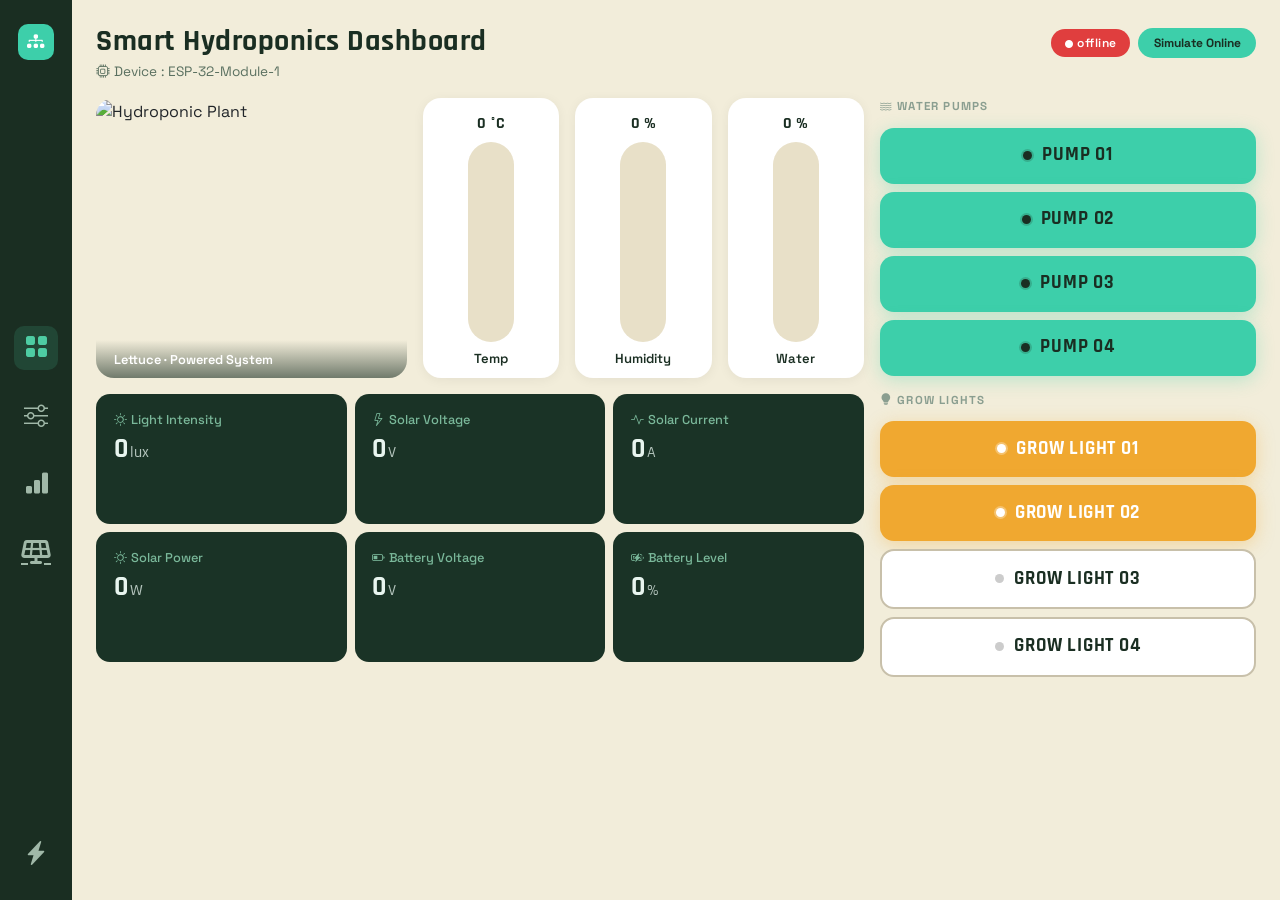
==== commit 0f0c0c68: "Fix HTML encoding issues in index.html" ====
--- a/index.html
+++ b/index.html
@@ -69,7 +69,7 @@
         <!-- Plant Image -->
         <div class="col-12 col-md-5">
           <div class="plant-card">
-            <img src="/asset/image_data/Leaffy_Greens/lettuce.png"
+            <img src="/SolarHydroponicSystem.app/asset/image_data/Leaffy_Greens/lettuce.png"
                  alt="Hydroponic Plant" />
             <div class="plant-card-overlay">
               <i class="bi bi-leaf-fill me-1"></i> Lettuce · Powered System
@@ -285,4 +285,4 @@
   }
 </script>
 </body>
-</html>+</html>
